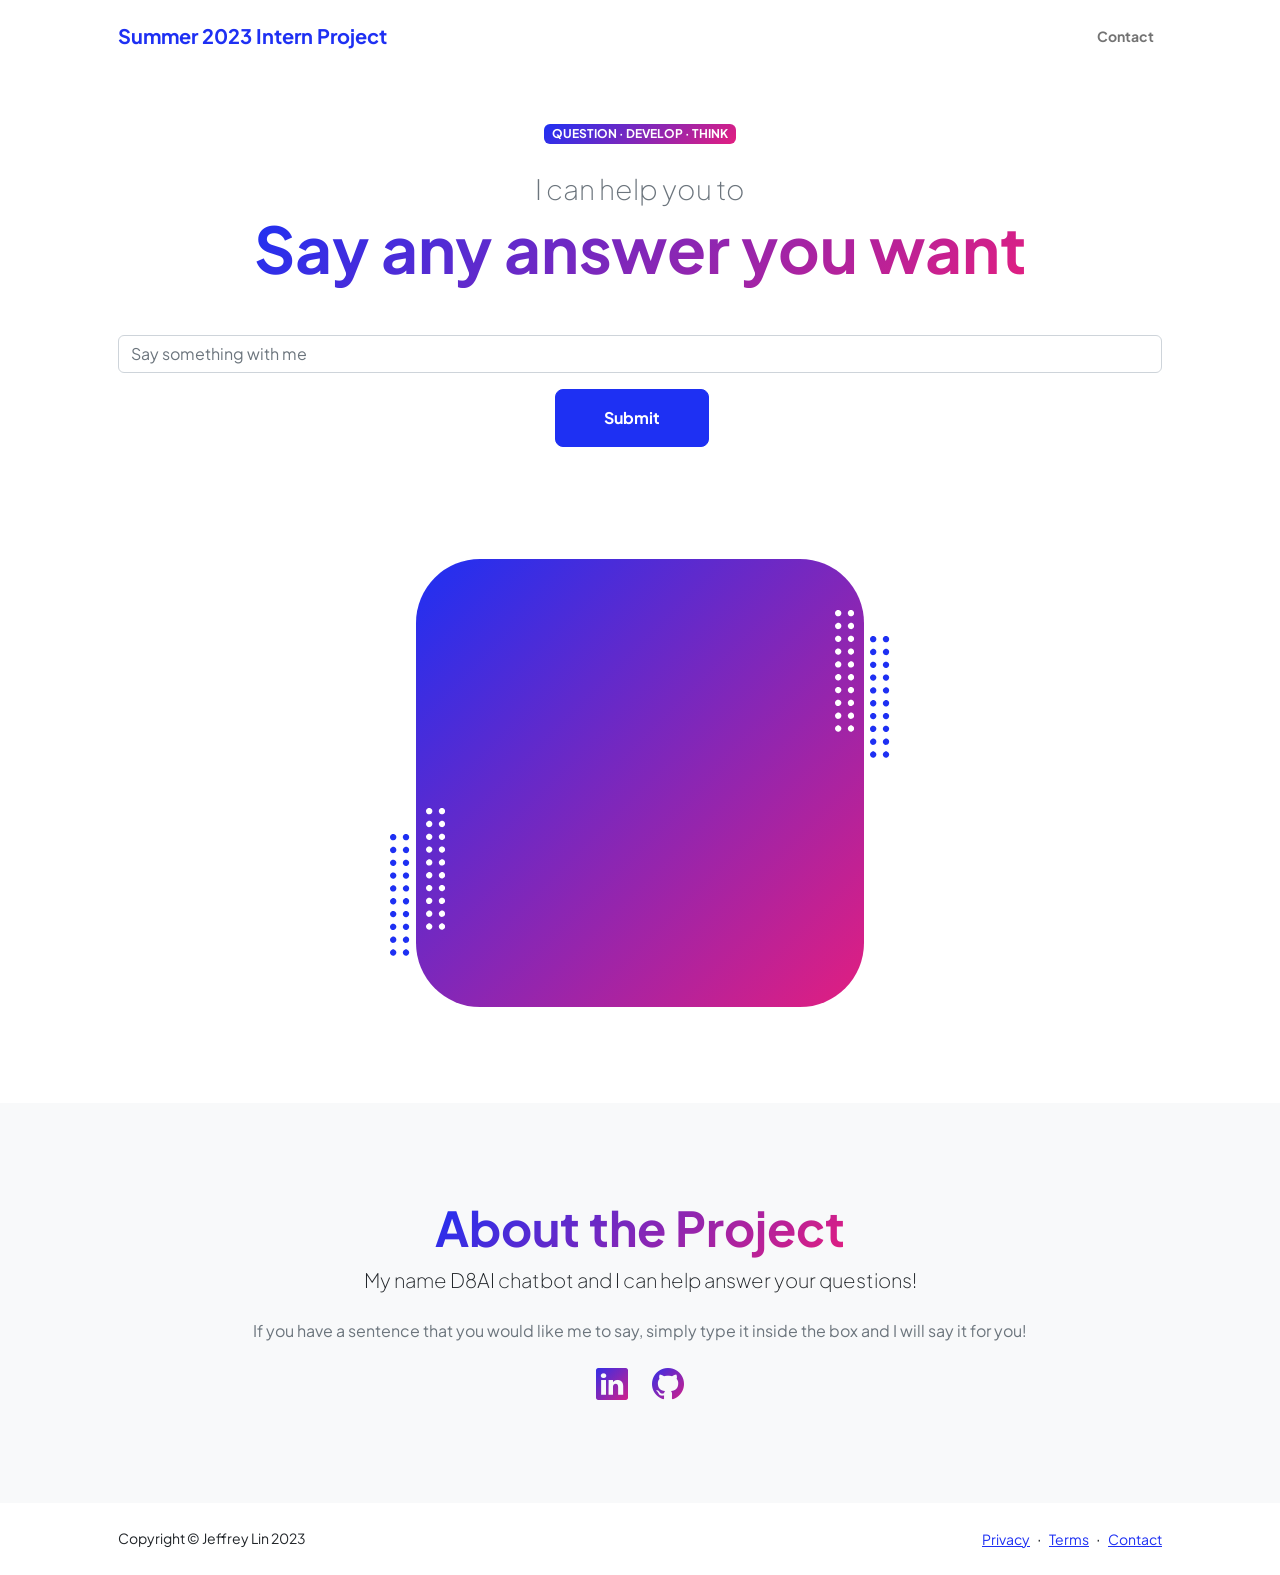
==== d-id/demo/index.html @ 64579f18 "week1" ====
<!DOCTYPE html>
<html lang="en">
    <head>
        <meta charset="utf-8" />
        <meta name="viewport" content="width=device-width, initial-scale=1, shrink-to-fit=no" />
        <meta name="description" content="" />
        <meta name="author" content="" />
        <title>Personal - Start Bootstrap Theme</title>
        <!-- Favicon-->
        <link rel="icon" type="image/x-icon" href="assets/favicon.ico" />
        <!-- Custom Google font-->
        <link rel="preconnect" href="https://fonts.googleapis.com" />
        <link rel="preconnect" href="https://fonts.gstatic.com" crossorigin />
        <link href="https://fonts.googleapis.com/css2?family=Plus+Jakarta+Sans:wght@100;200;300;400;500;600;700;800;900&amp;display=swap" rel="stylesheet" />
        <!-- Bootstrap icons-->
        <link href="https://cdn.jsdelivr.net/npm/bootstrap-icons@1.8.1/font/bootstrap-icons.css" rel="stylesheet" />
        <!-- Core theme CSS (includes Bootstrap)-->
        <link href="css/styles.css" rel="stylesheet" />
    </head>
    <body class="d-flex flex-column h-100">
        <main class="flex-shrink-0">
            <!-- Navigation-->
            <nav class="navbar navbar-expand-lg navbar-light bg-white py-3">
                <div class="container px-5">
                    <a class="navbar-brand" href="index.html"><span class="fw-bolder text-primary">Summer 2023 Intern Project</span></a>
                    <button class="navbar-toggler" type="button" data-bs-toggle="collapse" data-bs-target="#navbarSupportedContent" aria-controls="navbarSupportedContent" aria-expanded="false" aria-label="Toggle navigation"><span class="navbar-toggler-icon"></span></button>
                    <div class="collapse navbar-collapse" id="navbarSupportedContent">
                        <ul class="navbar-nav ms-auto mb-2 mb-lg-0 small fw-bolder">
                            <li class="nav-item"><a class="nav-link" href="contact.html">Contact</a></li>
                        </ul>
                    </div>
                </div>
            </nav>
            <!-- Header-->
            <header class="py-5">
                <div class="container px-5 pb-5">
                    <div class="row gx-5 align-items-center">
                        <div class="col-xxl-5">
                            <!-- Header text content-->
                            <div class="text-center text-xxl-start">
                                <div class="badge bg-gradient-primary-to-secondary text-white mb-4"><div class="text-uppercase">Question &middot; Develop &middot; Think</div></div>
                                <div class="fs-3 fw-light text-muted">I can help you to</div>
                                <h1 class="display-3 fw-bolder mb-5"><span class="text-gradient d-inline">Say any answer you want</span></h1>
                                <div class="d-grid gap-3 d-sm-flex justify-content-sm-center justify-content-xxl-start mb-3">
                                    
                                    <input type="textfield" id="fname" name="fname" placeholder="Say something with me" class="form-control" required>
                                </div>
                                <button class="btn btn-primary btn-lg px-5 py-3 me-sm-3 fs-6 fw-bolder" href="resume.html">Submit</button>

                            </div>
                        </div>
                        <div class="col-xxl-7">
                            <!-- Header profile picture-->
                            <div class="d-flex justify-content-center mt-5 mt-xxl-0">
                                <div class="profile bg-gradient-primary-to-secondary">
                                    <!-- TIP: For best results, use a photo with a transparent background like the demo example below-->
                                    <!-- Watch a tutorial on how to do this on YouTube (link)-->
                                    <img class="profile-img" src="https://create-images-results.d-id.com/auth0%7C6409b87657d79c20926a4072/upl_vmcKNT9jkgVHonvIfhX-3/image.jpeg" alt="..." />
                                    <div class="dots-1">
                                        <!-- SVG Dots-->
                                        <svg version="1.1" xmlns="http://www.w3.org/2000/svg" xmlns:xlink="http://www.w3.org/1999/xlink" x="0px" y="0px" viewBox="0 0 191.6 1215.4" style="enable-background: new 0 0 191.6 1215.4" xml:space="preserve">
                                            <g transform="translate(0.000000,1280.000000) scale(0.100000,-0.100000)">
                                                <path d="M227.7,12788.6c-105-35-200-141-222-248c-43-206,163-412,369-369c155,32,275,190,260,339c-11,105-90,213-190,262        C383.7,12801.6,289.7,12808.6,227.7,12788.6z"></path>
                                                <path d="M1507.7,12788.6c-151-50-253-216-222-362c25-119,136-230,254-255c194-41,395,142,375,339c-11,105-90,213-190,262        C1663.7,12801.6,1569.7,12808.6,1507.7,12788.6z"></path>
                                                <path d="M227.7,11508.6c-105-35-200-141-222-248c-43-206,163-412,369-369c155,32,275,190,260,339c-11,105-90,213-190,262        C383.7,11521.6,289.7,11528.6,227.7,11508.6z"></path>
                                                <path d="M1507.7,11508.6c-151-50-253-216-222-362c25-119,136-230,254-255c194-41,395,142,375,339c-11,105-90,213-190,262        C1663.7,11521.6,1569.7,11528.6,1507.7,11508.6z"></path>
                                                <path d="M227.7,10228.6c-105-35-200-141-222-248c-43-206,163-412,369-369c155,32,275,190,260,339c-11,105-90,213-190,262        C383.7,10241.6,289.7,10248.6,227.7,10228.6z"></path>
                                                <path d="M1507.7,10228.6c-105-35-200-141-222-248c-43-206,163-412,369-369c155,32,275,190,260,339c-11,105-90,213-190,262        C1663.7,10241.6,1569.7,10248.6,1507.7,10228.6z"></path>
                                                <path d="M227.7,8948.6c-105-35-200-141-222-248c-43-206,163-412,369-369c155,32,275,190,260,339c-11,105-90,213-190,262        C383.7,8961.6,289.7,8968.6,227.7,8948.6z"></path>
                                                <path d="M1507.7,8948.6c-105-35-200-141-222-248c-43-206,163-412,369-369c155,32,275,190,260,339c-11,105-90,213-190,262        C1663.7,8961.6,1569.7,8968.6,1507.7,8948.6z"></path>
                                                <path d="M227.7,7668.6c-105-35-200-141-222-248c-43-206,163-412,369-369c155,32,275,190,260,339c-11,105-90,213-190,262        C383.7,7681.6,289.7,7688.6,227.7,7668.6z"></path>
                                                <path d="M1507.7,7668.6c-105-35-200-141-222-248c-43-206,163-412,369-369c155,32,275,190,260,339c-11,105-90,213-190,262        C1663.7,7681.6,1569.7,7688.6,1507.7,7668.6z"></path>
                                                <path d="M227.7,6388.6c-105-35-200-141-222-248c-43-206,163-412,369-369c155,32,275,190,260,339c-11,105-90,213-190,262        C383.7,6401.6,289.7,6408.6,227.7,6388.6z"></path>
                                                <path d="M1507.7,6388.6c-105-35-200-141-222-248c-43-206,163-412,369-369c155,32,275,190,260,339c-11,105-90,213-190,262        C1663.7,6401.6,1569.7,6408.6,1507.7,6388.6z"></path>
                                                <path d="M227.7,5108.6c-105-35-200-141-222-248c-43-206,163-412,369-369c155,32,275,190,260,339c-11,105-90,213-190,262        C383.7,5121.6,289.7,5128.6,227.7,5108.6z"></path>
                                                <path d="M1507.7,5108.6c-105-35-200-141-222-248c-43-206,163-412,369-369c155,32,275,190,260,339c-11,105-90,213-190,262        C1663.7,5121.6,1569.7,5128.6,1507.7,5108.6z"></path>
                                                <path d="M227.7,3828.6c-105-35-200-141-222-248c-43-206,163-412,369-369c155,32,275,190,260,339c-11,105-90,213-190,262        C383.7,3841.6,289.7,3848.6,227.7,3828.6z"></path>
                                                <path d="M1507.7,3828.6c-105-35-200-141-222-248c-43-206,163-412,369-369c155,32,275,190,260,339c-11,105-90,213-190,262        C1663.7,3841.6,1569.7,3848.6,1507.7,3828.6z"></path>
                                                <path d="M227.7,2548.6c-105-35-200-141-222-248c-43-206,163-412,369-369c155,32,275,190,260,339c-11,105-90,213-190,262        C383.7,2561.6,289.7,2568.6,227.7,2548.6z"></path>
                                                <path d="M1507.7,2548.6c-105-35-200-141-222-248c-43-206,163-412,369-369c155,32,275,190,260,339c-11,105-90,213-190,262        C1663.7,2561.6,1569.7,2568.6,1507.7,2548.6z"></path>
                                                <path d="M227.7,1268.6c-105-35-200-141-222-248c-43-206,163-412,369-369c155,32,275,190,260,339c-11,105-90,213-190,262        C383.7,1281.6,289.7,1288.6,227.7,1268.6z"></path>
                                                <path d="M1507.7,1268.6c-105-35-200-141-222-248c-43-206,163-412,369-369c155,32,275,190,260,339c-11,105-90,213-190,262        C1663.7,1281.6,1569.7,1288.6,1507.7,1268.6z"></path>
                                            </g>
                                        </svg>
                                        <!-- END of SVG dots-->
                                    </div>
                                    <div class="dots-2">
                                        <!-- SVG Dots-->
                                        <svg version="1.1" xmlns="http://www.w3.org/2000/svg" xmlns:xlink="http://www.w3.org/1999/xlink" x="0px" y="0px" viewBox="0 0 191.6 1215.4" style="enable-background: new 0 0 191.6 1215.4" xml:space="preserve">
                                            <g transform="translate(0.000000,1280.000000) scale(0.100000,-0.100000)">
                                                <path d="M227.7,12788.6c-105-35-200-141-222-248c-43-206,163-412,369-369c155,32,275,190,260,339c-11,105-90,213-190,262        C383.7,12801.6,289.7,12808.6,227.7,12788.6z"></path>
                                                <path d="M1507.7,12788.6c-151-50-253-216-222-362c25-119,136-230,254-255c194-41,395,142,375,339c-11,105-90,213-190,262        C1663.7,12801.6,1569.7,12808.6,1507.7,12788.6z"></path>
                                                <path d="M227.7,11508.6c-105-35-200-141-222-248c-43-206,163-412,369-369c155,32,275,190,260,339c-11,105-90,213-190,262        C383.7,11521.6,289.7,11528.6,227.7,11508.6z"></path>
                                                <path d="M1507.7,11508.6c-151-50-253-216-222-362c25-119,136-230,254-255c194-41,395,142,375,339c-11,105-90,213-190,262        C1663.7,11521.6,1569.7,11528.6,1507.7,11508.6z"></path>
                                                <path d="M227.7,10228.6c-105-35-200-141-222-248c-43-206,163-412,369-369c155,32,275,190,260,339c-11,105-90,213-190,262        C383.7,10241.6,289.7,10248.6,227.7,10228.6z"></path>
                                                <path d="M1507.7,10228.6c-105-35-200-141-222-248c-43-206,163-412,369-369c155,32,275,190,260,339c-11,105-90,213-190,262        C1663.7,10241.6,1569.7,10248.6,1507.7,10228.6z"></path>
                                                <path d="M227.7,8948.6c-105-35-200-141-222-248c-43-206,163-412,369-369c155,32,275,190,260,339c-11,105-90,213-190,262        C383.7,8961.6,289.7,8968.6,227.7,8948.6z"></path>
                                                <path d="M1507.7,8948.6c-105-35-200-141-222-248c-43-206,163-412,369-369c155,32,275,190,260,339c-11,105-90,213-190,262        C1663.7,8961.6,1569.7,8968.6,1507.7,8948.6z"></path>
                                                <path d="M227.7,7668.6c-105-35-200-141-222-248c-43-206,163-412,369-369c155,32,275,190,260,339c-11,105-90,213-190,262        C383.7,7681.6,289.7,7688.6,227.7,7668.6z"></path>
                                                <path d="M1507.7,7668.6c-105-35-200-141-222-248c-43-206,163-412,369-369c155,32,275,190,260,339c-11,105-90,213-190,262        C1663.7,7681.6,1569.7,7688.6,1507.7,7668.6z"></path>
                                                <path d="M227.7,6388.6c-105-35-200-141-222-248c-43-206,163-412,369-369c155,32,275,190,260,339c-11,105-90,213-190,262        C383.7,6401.6,289.7,6408.6,227.7,6388.6z"></path>
                                                <path d="M1507.7,6388.6c-105-35-200-141-222-248c-43-206,163-412,369-369c155,32,275,190,260,339c-11,105-90,213-190,262        C1663.7,6401.6,1569.7,6408.6,1507.7,6388.6z"></path>
                                                <path d="M227.7,5108.6c-105-35-200-141-222-248c-43-206,163-412,369-369c155,32,275,190,260,339c-11,105-90,213-190,262        C383.7,5121.6,289.7,5128.6,227.7,5108.6z"></path>
                                                <path d="M1507.7,5108.6c-105-35-200-141-222-248c-43-206,163-412,369-369c155,32,275,190,260,339c-11,105-90,213-190,262        C1663.7,5121.6,1569.7,5128.6,1507.7,5108.6z"></path>
                                                <path d="M227.7,3828.6c-105-35-200-141-222-248c-43-206,163-412,369-369c155,32,275,190,260,339c-11,105-90,213-190,262        C383.7,3841.6,289.7,3848.6,227.7,3828.6z"></path>
                                                <path d="M1507.7,3828.6c-105-35-200-141-222-248c-43-206,163-412,369-369c155,32,275,190,260,339c-11,105-90,213-190,262        C1663.7,3841.6,1569.7,3848.6,1507.7,3828.6z"></path>
                                                <path d="M227.7,2548.6c-105-35-200-141-222-248c-43-206,163-412,369-369c155,32,275,190,260,339c-11,105-90,213-190,262        C383.7,2561.6,289.7,2568.6,227.7,2548.6z"></path>
                                                <path d="M1507.7,2548.6c-105-35-200-141-222-248c-43-206,163-412,369-369c155,32,275,190,260,339c-11,105-90,213-190,262        C1663.7,2561.6,1569.7,2568.6,1507.7,2548.6z"></path>
                                                <path d="M227.7,1268.6c-105-35-200-141-222-248c-43-206,163-412,369-369c155,32,275,190,260,339c-11,105-90,213-190,262        C383.7,1281.6,289.7,1288.6,227.7,1268.6z"></path>
                                                <path d="M1507.7,1268.6c-105-35-200-141-222-248c-43-206,163-412,369-369c155,32,275,190,260,339c-11,105-90,213-190,262        C1663.7,1281.6,1569.7,1288.6,1507.7,1268.6z"></path>
                                            </g>
                                        </svg>
                                        <!-- END of SVG dots-->
                                    </div>
                                    <div class="dots-3">
                                        <!-- SVG Dots-->
                                        <svg version="1.1" xmlns="http://www.w3.org/2000/svg" xmlns:xlink="http://www.w3.org/1999/xlink" x="0px" y="0px" viewBox="0 0 191.6 1215.4" style="enable-background: new 0 0 191.6 1215.4" xml:space="preserve">
                                            <g transform="translate(0.000000,1280.000000) scale(0.100000,-0.100000)">
                                                <path d="M227.7,12788.6c-105-35-200-141-222-248c-43-206,163-412,369-369c155,32,275,190,260,339c-11,105-90,213-190,262        C383.7,12801.6,289.7,12808.6,227.7,12788.6z"></path>
                                                <path d="M1507.7,12788.6c-151-50-253-216-222-362c25-119,136-230,254-255c194-41,395,142,375,339c-11,105-90,213-190,262        C1663.7,12801.6,1569.7,12808.6,1507.7,12788.6z"></path>
                                                <path d="M227.7,11508.6c-105-35-200-141-222-248c-43-206,163-412,369-369c155,32,275,190,260,339c-11,105-90,213-190,262        C383.7,11521.6,289.7,11528.6,227.7,11508.6z"></path>
                                                <path d="M1507.7,11508.6c-151-50-253-216-222-362c25-119,136-230,254-255c194-41,395,142,375,339c-11,105-90,213-190,262        C1663.7,11521.6,1569.7,11528.6,1507.7,11508.6z"></path>
                                                <path d="M227.7,10228.6c-105-35-200-141-222-248c-43-206,163-412,369-369c155,32,275,190,260,339c-11,105-90,213-190,262        C383.7,10241.6,289.7,10248.6,227.7,10228.6z"></path>
                                                <path d="M1507.7,10228.6c-105-35-200-141-222-248c-43-206,163-412,369-369c155,32,275,190,260,339c-11,105-90,213-190,262        C1663.7,10241.6,1569.7,10248.6,1507.7,10228.6z"></path>
                                                <path d="M227.7,8948.6c-105-35-200-141-222-248c-43-206,163-412,369-369c155,32,275,190,260,339c-11,105-90,213-190,262        C383.7,8961.6,289.7,8968.6,227.7,8948.6z"></path>
                                                <path d="M1507.7,8948.6c-105-35-200-141-222-248c-43-206,163-412,369-369c155,32,275,190,260,339c-11,105-90,213-190,262        C1663.7,8961.6,1569.7,8968.6,1507.7,8948.6z"></path>
                                                <path d="M227.7,7668.6c-105-35-200-141-222-248c-43-206,163-412,369-369c155,32,275,190,260,339c-11,105-90,213-190,262        C383.7,7681.6,289.7,7688.6,227.7,7668.6z"></path>
                                                <path d="M1507.7,7668.6c-105-35-200-141-222-248c-43-206,163-412,369-369c155,32,275,190,260,339c-11,105-90,213-190,262        C1663.7,7681.6,1569.7,7688.6,1507.7,7668.6z"></path>
                                                <path d="M227.7,6388.6c-105-35-200-141-222-248c-43-206,163-412,369-369c155,32,275,190,260,339c-11,105-90,213-190,262        C383.7,6401.6,289.7,6408.6,227.7,6388.6z"></path>
                                                <path d="M1507.7,6388.6c-105-35-200-141-222-248c-43-206,163-412,369-369c155,32,275,190,260,339c-11,105-90,213-190,262        C1663.7,6401.6,1569.7,6408.6,1507.7,6388.6z"></path>
                                                <path d="M227.7,5108.6c-105-35-200-141-222-248c-43-206,163-412,369-369c155,32,275,190,260,339c-11,105-90,213-190,262        C383.7,5121.6,289.7,5128.6,227.7,5108.6z"></path>
                                                <path d="M1507.7,5108.6c-105-35-200-141-222-248c-43-206,163-412,369-369c155,32,275,190,260,339c-11,105-90,213-190,262        C1663.7,5121.6,1569.7,5128.6,1507.7,5108.6z"></path>
                                                <path d="M227.7,3828.6c-105-35-200-141-222-248c-43-206,163-412,369-369c155,32,275,190,260,339c-11,105-90,213-190,262        C383.7,3841.6,289.7,3848.6,227.7,3828.6z"></path>
                                                <path d="M1507.7,3828.6c-105-35-200-141-222-248c-43-206,163-412,369-369c155,32,275,190,260,339c-11,105-90,213-190,262        C1663.7,3841.6,1569.7,3848.6,1507.7,3828.6z"></path>
                                                <path d="M227.7,2548.6c-105-35-200-141-222-248c-43-206,163-412,369-369c155,32,275,190,260,339c-11,105-90,213-190,262        C383.7,2561.6,289.7,2568.6,227.7,2548.6z"></path>
                                                <path d="M1507.7,2548.6c-105-35-200-141-222-248c-43-206,163-412,369-369c155,32,275,190,260,339c-11,105-90,213-190,262        C1663.7,2561.6,1569.7,2568.6,1507.7,2548.6z"></path>
                                                <path d="M227.7,1268.6c-105-35-200-141-222-248c-43-206,163-412,369-369c155,32,275,190,260,339c-11,105-90,213-190,262        C383.7,1281.6,289.7,1288.6,227.7,1268.6z"></path>
                                                <path d="M1507.7,1268.6c-105-35-200-141-222-248c-43-206,163-412,369-369c155,32,275,190,260,339c-11,105-90,213-190,262        C1663.7,1281.6,1569.7,1288.6,1507.7,1268.6z"></path>
                                            </g>
                                        </svg>
                                        <!-- END of SVG dots-->
                                    </div>
                                    <div class="dots-4">
                                        <!-- SVG Dots-->
                                        <svg version="1.1" xmlns="http://www.w3.org/2000/svg" xmlns:xlink="http://www.w3.org/1999/xlink" x="0px" y="0px" viewBox="0 0 191.6 1215.4" style="enable-background: new 0 0 191.6 1215.4" xml:space="preserve">
                                            <g transform="translate(0.000000,1280.000000) scale(0.100000,-0.100000)">
                                                <path d="M227.7,12788.6c-105-35-200-141-222-248c-43-206,163-412,369-369c155,32,275,190,260,339c-11,105-90,213-190,262        C383.7,12801.6,289.7,12808.6,227.7,12788.6z"></path>
                                                <path d="M1507.7,12788.6c-151-50-253-216-222-362c25-119,136-230,254-255c194-41,395,142,375,339c-11,105-90,213-190,262        C1663.7,12801.6,1569.7,12808.6,1507.7,12788.6z"></path>
                                                <path d="M227.7,11508.6c-105-35-200-141-222-248c-43-206,163-412,369-369c155,32,275,190,260,339c-11,105-90,213-190,262        C383.7,11521.6,289.7,11528.6,227.7,11508.6z"></path>
                                                <path d="M1507.7,11508.6c-151-50-253-216-222-362c25-119,136-230,254-255c194-41,395,142,375,339c-11,105-90,213-190,262        C1663.7,11521.6,1569.7,11528.6,1507.7,11508.6z"></path>
                                                <path d="M227.7,10228.6c-105-35-200-141-222-248c-43-206,163-412,369-369c155,32,275,190,260,339c-11,105-90,213-190,262        C383.7,10241.6,289.7,10248.6,227.7,10228.6z"></path>
                                                <path d="M1507.7,10228.6c-105-35-200-141-222-248c-43-206,163-412,369-369c155,32,275,190,260,339c-11,105-90,213-190,262        C1663.7,10241.6,1569.7,10248.6,1507.7,10228.6z"></path>
                                                <path d="M227.7,8948.6c-105-35-200-141-222-248c-43-206,163-412,369-369c155,32,275,190,260,339c-11,105-90,213-190,262        C383.7,8961.6,289.7,8968.6,227.7,8948.6z"></path>
                                                <path d="M1507.7,8948.6c-105-35-200-141-222-248c-43-206,163-412,369-369c155,32,275,190,260,339c-11,105-90,213-190,262        C1663.7,8961.6,1569.7,8968.6,1507.7,8948.6z"></path>
                                                <path d="M227.7,7668.6c-105-35-200-141-222-248c-43-206,163-412,369-369c155,32,275,190,260,339c-11,105-90,213-190,262        C383.7,7681.6,289.7,7688.6,227.7,7668.6z"></path>
                                                <path d="M1507.7,7668.6c-105-35-200-141-222-248c-43-206,163-412,369-369c155,32,275,190,260,339c-11,105-90,213-190,262        C1663.7,7681.6,1569.7,7688.6,1507.7,7668.6z"></path>
                                                <path d="M227.7,6388.6c-105-35-200-141-222-248c-43-206,163-412,369-369c155,32,275,190,260,339c-11,105-90,213-190,262        C383.7,6401.6,289.7,6408.6,227.7,6388.6z"></path>
                                                <path d="M1507.7,6388.6c-105-35-200-141-222-248c-43-206,163-412,369-369c155,32,275,190,260,339c-11,105-90,213-190,262        C1663.7,6401.6,1569.7,6408.6,1507.7,6388.6z"></path>
                                                <path d="M227.7,5108.6c-105-35-200-141-222-248c-43-206,163-412,369-369c155,32,275,190,260,339c-11,105-90,213-190,262        C383.7,5121.6,289.7,5128.6,227.7,5108.6z"></path>
                                                <path d="M1507.7,5108.6c-105-35-200-141-222-248c-43-206,163-412,369-369c155,32,275,190,260,339c-11,105-90,213-190,262        C1663.7,5121.6,1569.7,5128.6,1507.7,5108.6z"></path>
                                                <path d="M227.7,3828.6c-105-35-200-141-222-248c-43-206,163-412,369-369c155,32,275,190,260,339c-11,105-90,213-190,262        C383.7,3841.6,289.7,3848.6,227.7,3828.6z"></path>
                                                <path d="M1507.7,3828.6c-105-35-200-141-222-248c-43-206,163-412,369-369c155,32,275,190,260,339c-11,105-90,213-190,262        C1663.7,3841.6,1569.7,3848.6,1507.7,3828.6z"></path>
                                                <path d="M227.7,2548.6c-105-35-200-141-222-248c-43-206,163-412,369-369c155,32,275,190,260,339c-11,105-90,213-190,262        C383.7,2561.6,289.7,2568.6,227.7,2548.6z"></path>
                                                <path d="M1507.7,2548.6c-105-35-200-141-222-248c-43-206,163-412,369-369c155,32,275,190,260,339c-11,105-90,213-190,262        C1663.7,2561.6,1569.7,2568.6,1507.7,2548.6z"></path>
                                                <path d="M227.7,1268.6c-105-35-200-141-222-248c-43-206,163-412,369-369c155,32,275,190,260,339c-11,105-90,213-190,262        C383.7,1281.6,289.7,1288.6,227.7,1268.6z"></path>
                                                <path d="M1507.7,1268.6c-105-35-200-141-222-248c-43-206,163-412,369-369c155,32,275,190,260,339c-11,105-90,213-190,262        C1663.7,1281.6,1569.7,1288.6,1507.7,1268.6z"></path>
                                            </g>
                                        </svg>
                                        <!-- END of SVG dots-->
                                    </div>
                                </div>
                            </div>
                        </div>
                    </div>
                </div>
            </header>
            <!-- About Section-->
            <section class="bg-light py-5">
                <div class="container px-5">
                    <div class="row gx-5 justify-content-center">
                        <div class="col-xxl-8">
                            <div class="text-center my-5">
                                <h2 class="display-5 fw-bolder"><span class="text-gradient d-inline">About the Project</span></h2>
                                <p class="lead fw-light mb-4">My name D8AI chatbot and I can help answer your questions!</p>
                                <p class="text-muted">If you have a sentence that you would like me to say, simply type it inside the box and I will say it for you!</p>
                                <div class="d-flex justify-content-center fs-2 gap-4">
                                    <a target = "_blank" class="text-gradient" href="https://www.linkedin.com/in/jeffreylin1111/!"><i class="bi bi-linkedin"></i></a>
                                    <a target = "_blank" class="text-gradient" href="https://github.com/jeffreylin1111"><i class="bi bi-github"></i></a>
                                </div>
                            </div>
                        </div>
                    </div>
                </div>
            </section>
        </main>
        <!-- Footer-->
        <footer class="bg-white py-4 mt-auto">
            <div class="container px-5">
                <div class="row align-items-center justify-content-between flex-column flex-sm-row">
                    <div class="col-auto"><div class="small m-0">Copyright &copy; Jeffrey Lin 2023</div></div>
                    <div class="col-auto">
                        <a class="small" href="#!">Privacy</a>
                        <span class="mx-1">&middot;</span>
                        <a class="small" href="#!">Terms</a>
                        <span class="mx-1">&middot;</span>
                        <a class="small" href="#!">Contact</a>
                    </div>
                </div>
            </div>
        </footer>
        <!-- Bootstrap core JS-->
        <script src="https://cdn.jsdelivr.net/npm/bootstrap@5.2.3/dist/js/bootstrap.bundle.min.js"></script>
        <!-- Core theme JS-->
        <script src="js/scripts.js"></script>
    </body>
</html>
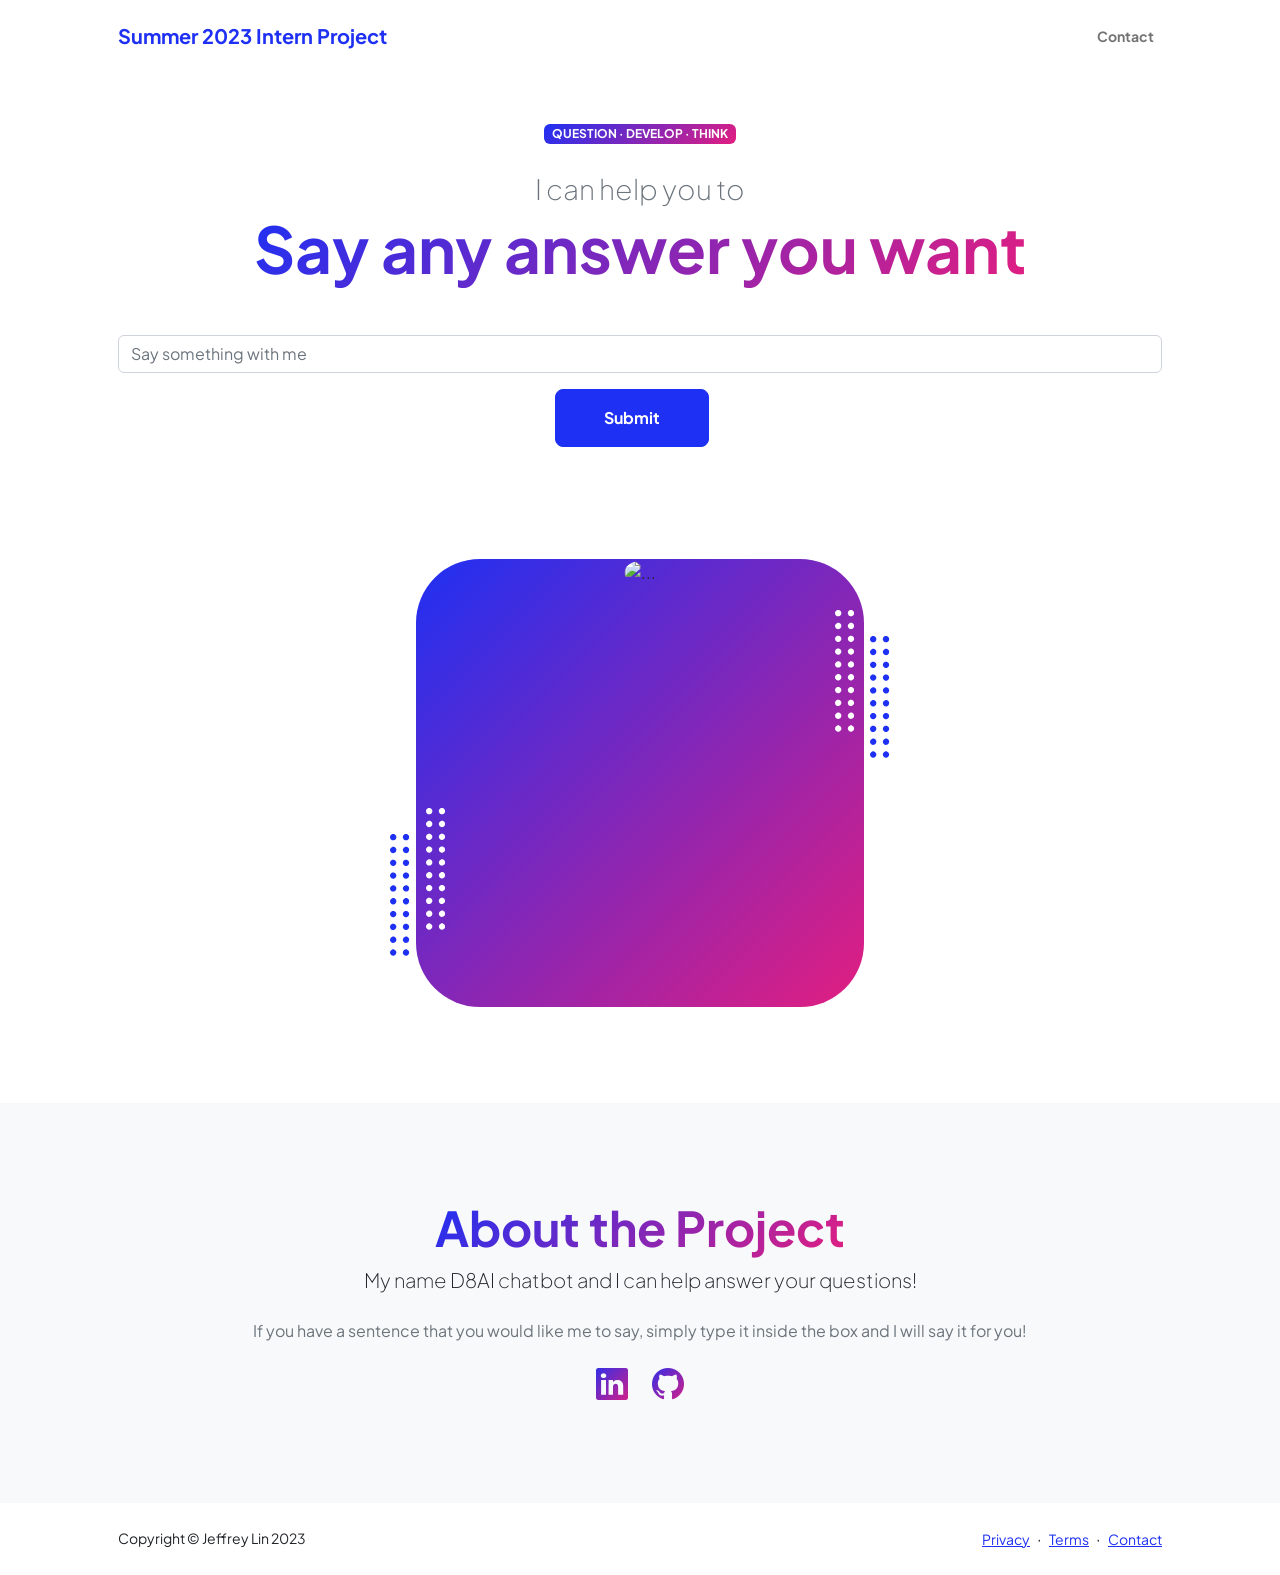
==== commit 18b9411a: "Initial image scaling" ====
--- a/d-id/demo/index.html
+++ b/d-id/demo/index.html
@@ -55,7 +55,7 @@
                                 <div class="profile bg-gradient-primary-to-secondary">
                                     <!-- TIP: For best results, use a photo with a transparent background like the demo example below-->
                                     <!-- Watch a tutorial on how to do this on YouTube (link)-->
-                                    <img class="profile-img" src="https://create-images-results.d-id.com/auth0%7C6409b87657d79c20926a4072/upl_vmcKNT9jkgVHonvIfhX-3/image.jpeg" alt="..." />
+                                    <img class="profile-img" src="https://create-images-results.d-id.com/auth0%7C6409b87657d79c20926a4072/upl_vmcKNT9jkgVHonvIfhX-3/image.jpeg" alt="..." height = "200">
                                     <div class="dots-1">
                                         <!-- SVG Dots-->
                                         <svg version="1.1" xmlns="http://www.w3.org/2000/svg" xmlns:xlink="http://www.w3.org/1999/xlink" x="0px" y="0px" viewBox="0 0 191.6 1215.4" style="enable-background: new 0 0 191.6 1215.4" xml:space="preserve">
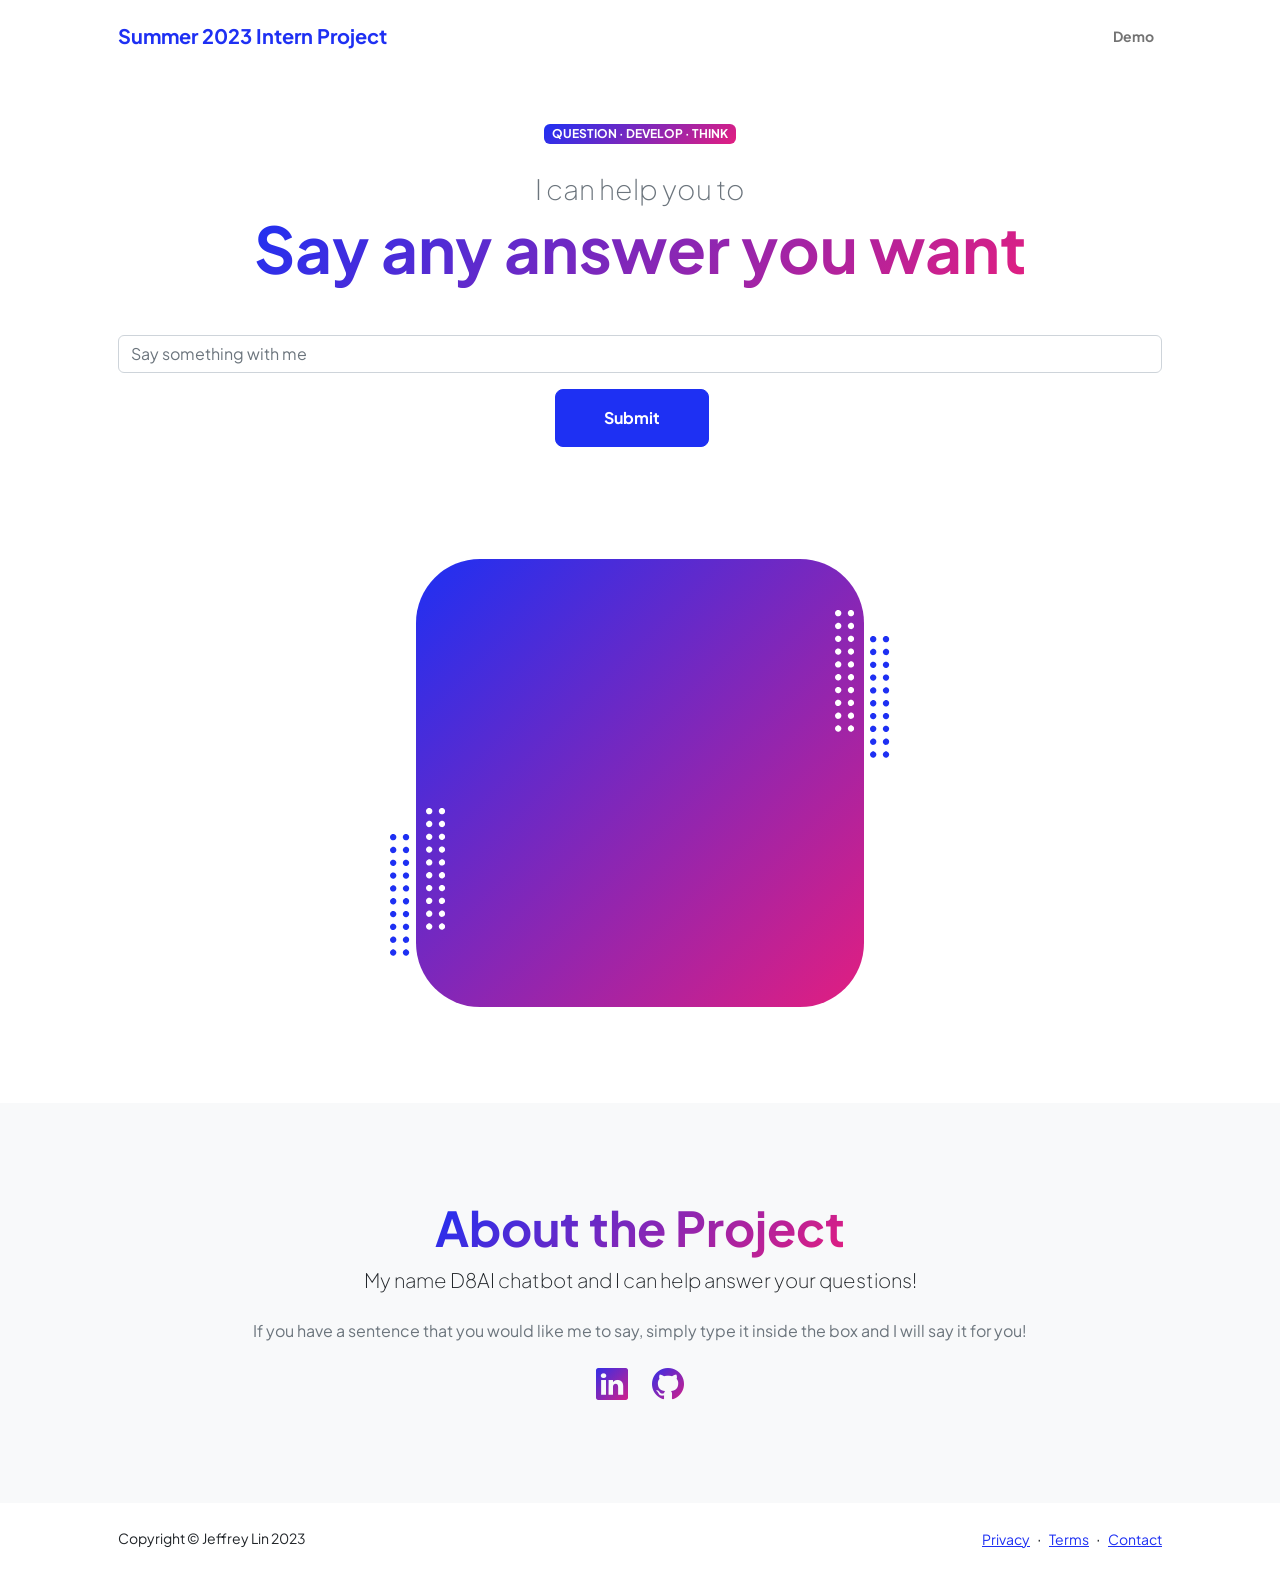
==== commit 38eb4675: "eng" ====
--- a/d-id/demo/index.html
+++ b/d-id/demo/index.html
@@ -26,7 +26,7 @@
                     <button class="navbar-toggler" type="button" data-bs-toggle="collapse" data-bs-target="#navbarSupportedContent" aria-controls="navbarSupportedContent" aria-expanded="false" aria-label="Toggle navigation"><span class="navbar-toggler-icon"></span></button>
                     <div class="collapse navbar-collapse" id="navbarSupportedContent">
                         <ul class="navbar-nav ms-auto mb-2 mb-lg-0 small fw-bolder">
-                            <li class="nav-item"><a class="nav-link" href="contact.html">Contact</a></li>
+                            <li class="nav-item"><a class="nav-link" href="demo.html">Demo</a></li>
                         </ul>
                     </div>
                 </div>
@@ -55,7 +55,6 @@
                                 <div class="profile bg-gradient-primary-to-secondary">
                                     <!-- TIP: For best results, use a photo with a transparent background like the demo example below-->
                                     <!-- Watch a tutorial on how to do this on YouTube (link)-->
-                                    <img class="profile-img" src="https://create-images-results.d-id.com/auth0%7C6409b87657d79c20926a4072/upl_vmcKNT9jkgVHonvIfhX-3/image.jpeg" alt="..." height = "200">
                                     <div class="dots-1">
                                         <!-- SVG Dots-->
                                         <svg version="1.1" xmlns="http://www.w3.org/2000/svg" xmlns:xlink="http://www.w3.org/1999/xlink" x="0px" y="0px" viewBox="0 0 191.6 1215.4" style="enable-background: new 0 0 191.6 1215.4" xml:space="preserve">
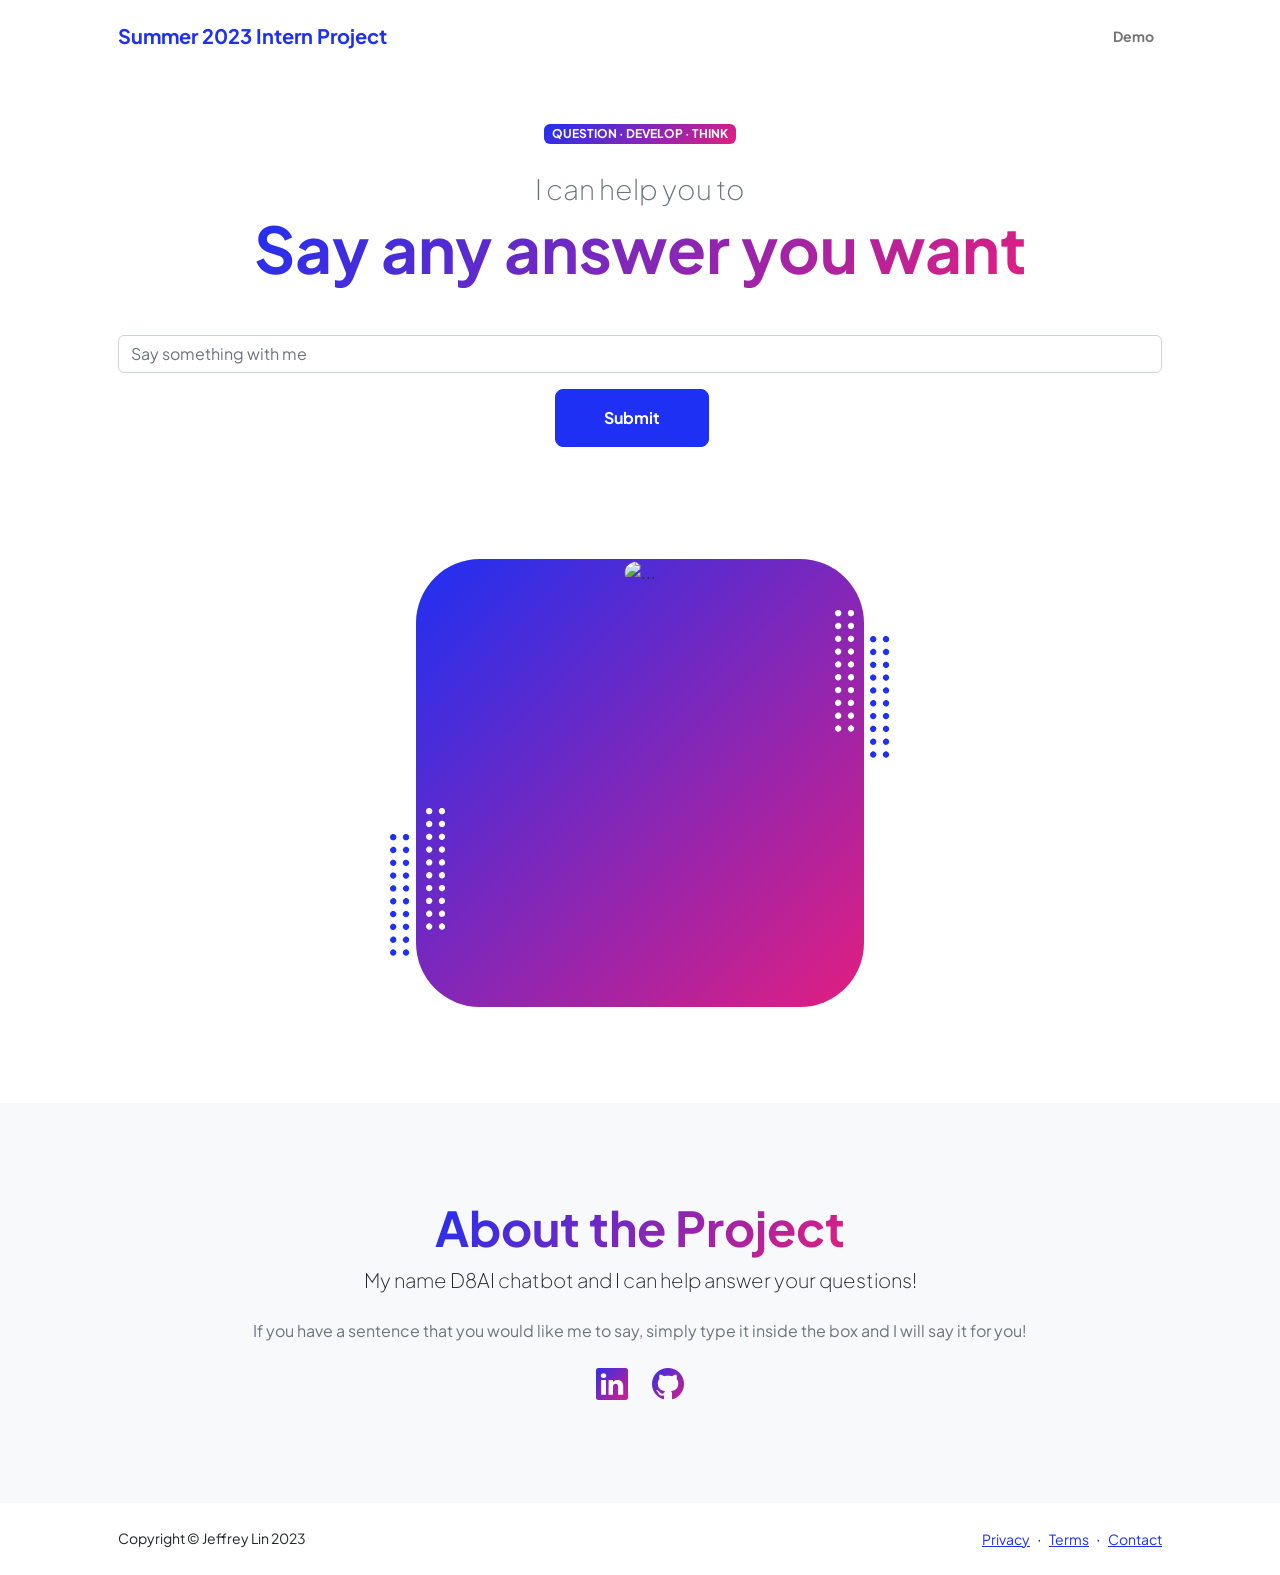
==== commit bda7c359: "Merge branch 'main' into Abby" ====
--- a/d-id/demo/index.html
+++ b/d-id/demo/index.html
@@ -55,6 +55,7 @@
                                 <div class="profile bg-gradient-primary-to-secondary">
                                     <!-- TIP: For best results, use a photo with a transparent background like the demo example below-->
                                     <!-- Watch a tutorial on how to do this on YouTube (link)-->
+                                    <img class="profile-img" src="https://create-images-results.d-id.com/auth0%7C6409b87657d79c20926a4072/upl_vmcKNT9jkgVHonvIfhX-3/image.jpeg" alt="..." height = "200">
                                     <div class="dots-1">
                                         <!-- SVG Dots-->
                                         <svg version="1.1" xmlns="http://www.w3.org/2000/svg" xmlns:xlink="http://www.w3.org/1999/xlink" x="0px" y="0px" viewBox="0 0 191.6 1215.4" style="enable-background: new 0 0 191.6 1215.4" xml:space="preserve">
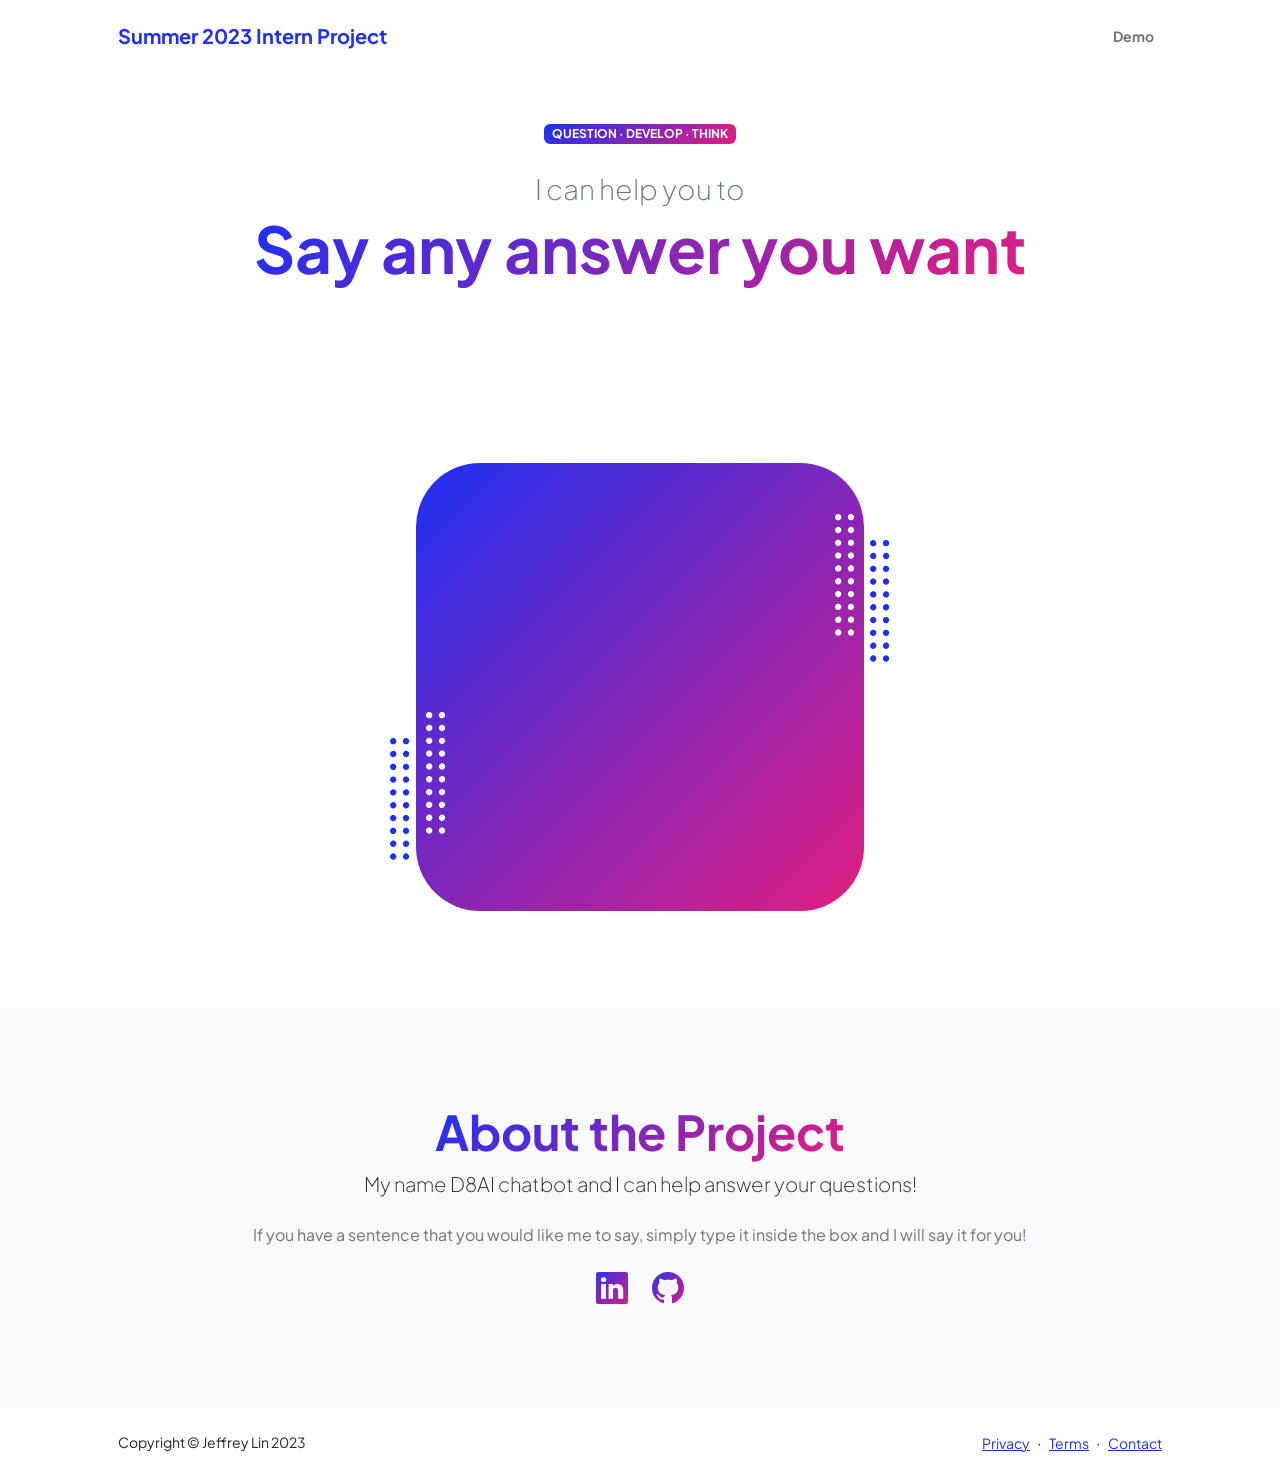
==== commit f884952d: "Add files via upload" ====
--- a/d-id/demo/index.html
+++ b/d-id/demo/index.html
@@ -40,12 +40,14 @@
                             <div class="text-center text-xxl-start">
                                 <div class="badge bg-gradient-primary-to-secondary text-white mb-4"><div class="text-uppercase">Question &middot; Develop &middot; Think</div></div>
                                 <div class="fs-3 fw-light text-muted">I can help you to</div>
+                                
                                 <h1 class="display-3 fw-bolder mb-5"><span class="text-gradient d-inline">Say any answer you want</span></h1>
                                 <div class="d-grid gap-3 d-sm-flex justify-content-sm-center justify-content-xxl-start mb-3">
                                     
-                                    <input type="textfield" id="fname" name="fname" placeholder="Say something with me" class="form-control" required>
+                                    <!--<input type="textfield" id="fname" name="fname" placeholder="Say something with me" class="form-control" required>-->
                                 </div>
-                                <button class="btn btn-primary btn-lg px-5 py-3 me-sm-3 fs-6 fw-bolder" href="resume.html">Submit</button>
+                                <!--<button class="btn btn-primary btn-lg px-5 py-3 me-sm-3 fs-6 fw-bolder" href="resume.html">Submit</button>-->
+                                
 
                             </div>
                         </div>
@@ -55,7 +57,6 @@
                                 <div class="profile bg-gradient-primary-to-secondary">
                                     <!-- TIP: For best results, use a photo with a transparent background like the demo example below-->
                                     <!-- Watch a tutorial on how to do this on YouTube (link)-->
-                                    <img class="profile-img" src="https://create-images-results.d-id.com/auth0%7C6409b87657d79c20926a4072/upl_vmcKNT9jkgVHonvIfhX-3/image.jpeg" alt="..." height = "200">
                                     <div class="dots-1">
                                         <!-- SVG Dots-->
                                         <svg version="1.1" xmlns="http://www.w3.org/2000/svg" xmlns:xlink="http://www.w3.org/1999/xlink" x="0px" y="0px" viewBox="0 0 191.6 1215.4" style="enable-background: new 0 0 191.6 1215.4" xml:space="preserve">
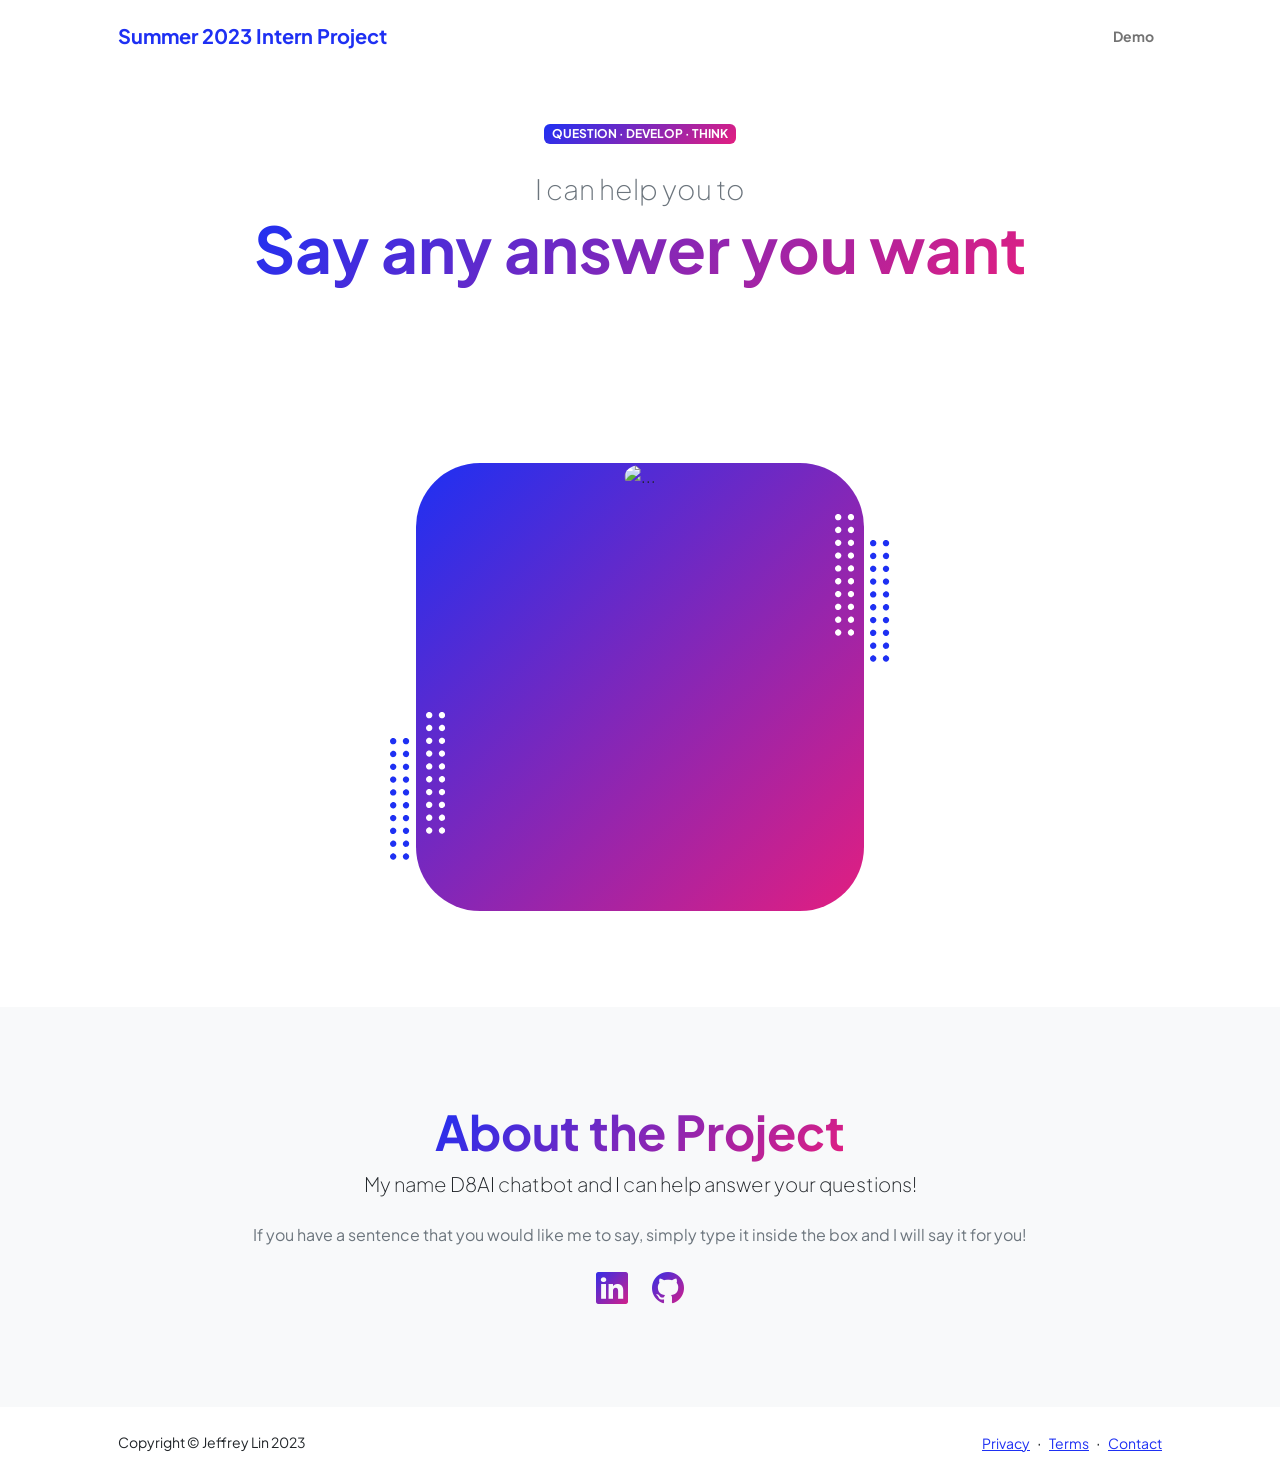
==== commit d55d8e79: "Merge pull request #3 from jeffreylin1111/main Add files via upload" ====
--- a/d-id/demo/index.html
+++ b/d-id/demo/index.html
@@ -57,6 +57,7 @@
                                 <div class="profile bg-gradient-primary-to-secondary">
                                     <!-- TIP: For best results, use a photo with a transparent background like the demo example below-->
                                     <!-- Watch a tutorial on how to do this on YouTube (link)-->
+                                    <img class="profile-img" src="https://create-images-results.d-id.com/auth0%7C6409b87657d79c20926a4072/upl_vmcKNT9jkgVHonvIfhX-3/image.jpeg" alt="..." height = "200">
                                     <div class="dots-1">
                                         <!-- SVG Dots-->
                                         <svg version="1.1" xmlns="http://www.w3.org/2000/svg" xmlns:xlink="http://www.w3.org/1999/xlink" x="0px" y="0px" viewBox="0 0 191.6 1215.4" style="enable-background: new 0 0 191.6 1215.4" xml:space="preserve">
